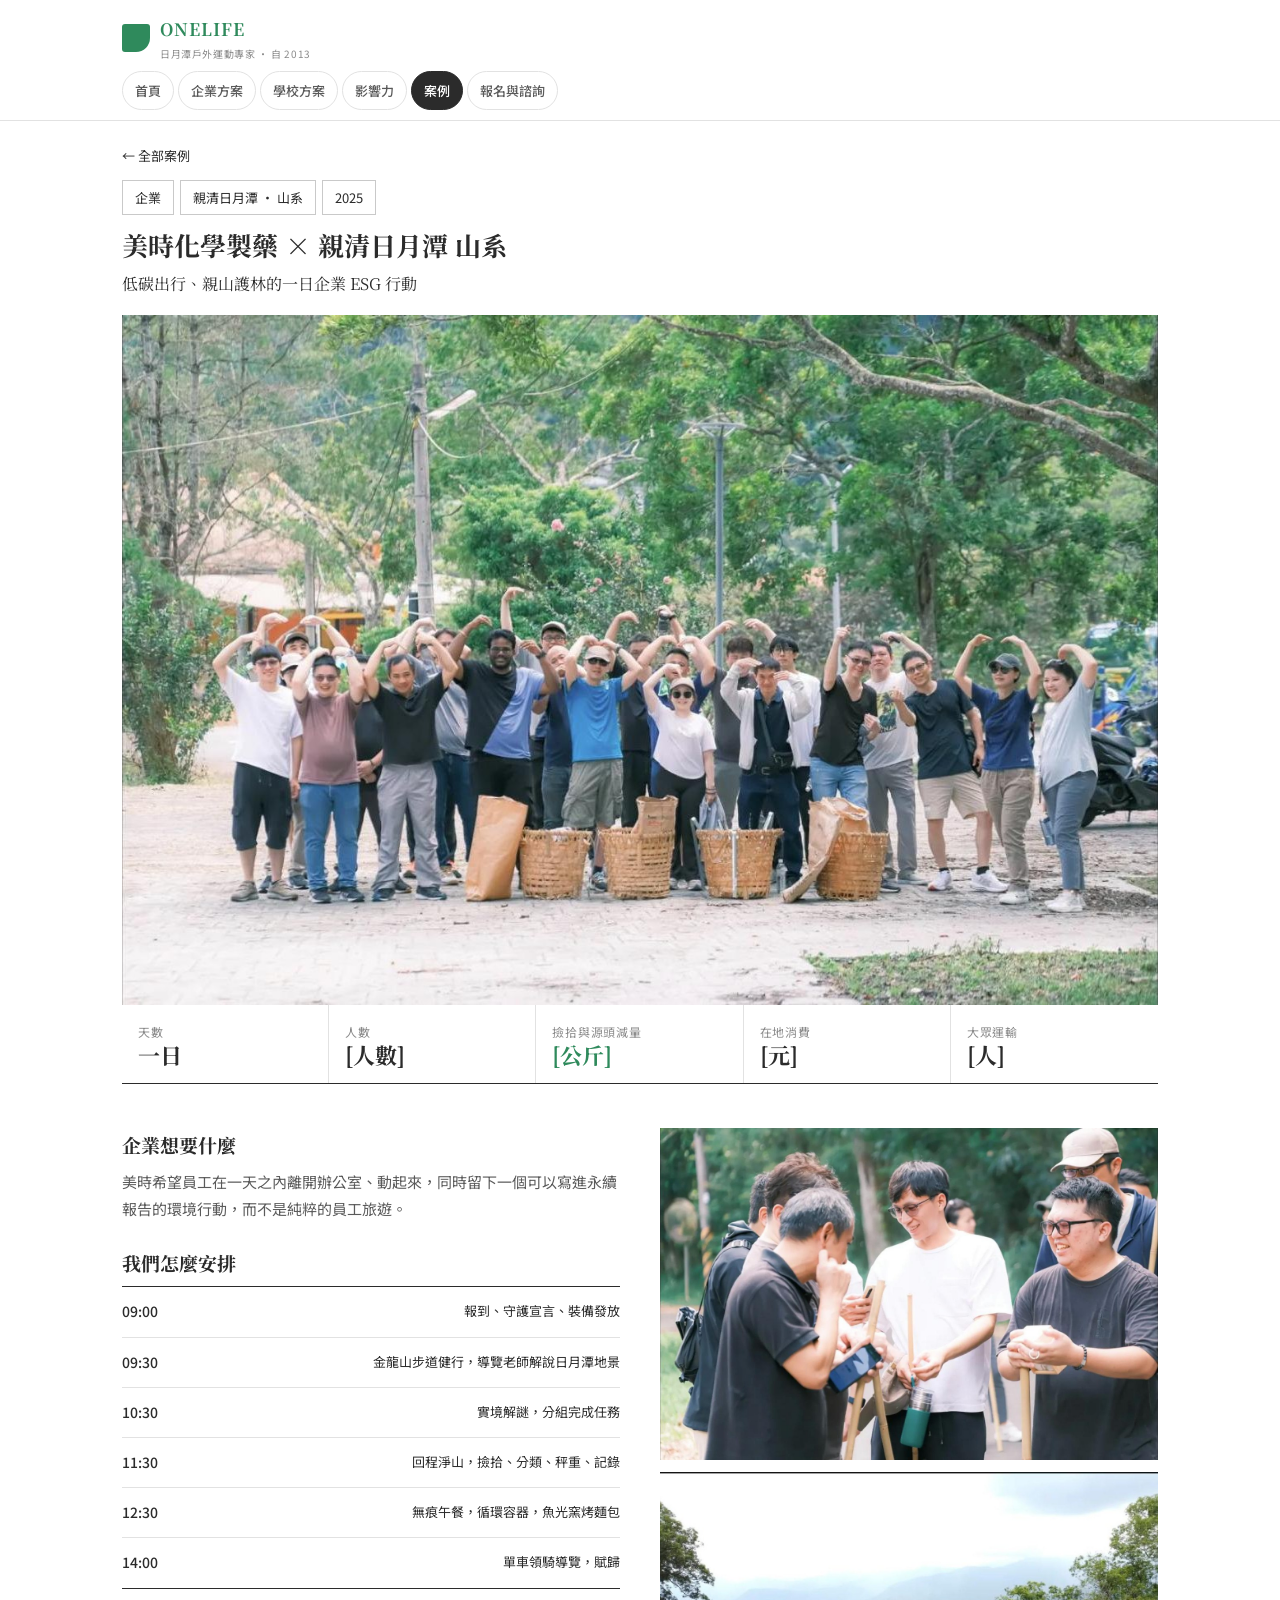
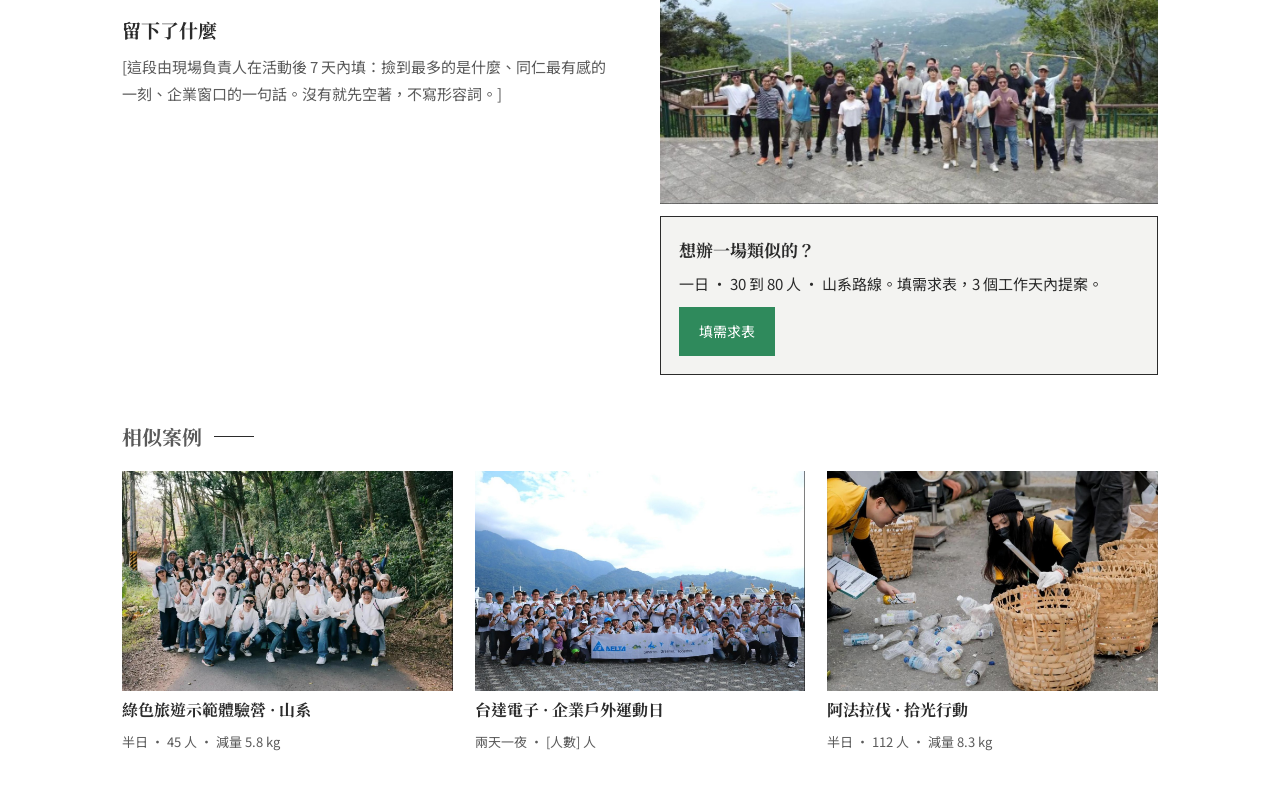
==== case-lotuspharm.html @ 7cdbe461 "ONELIFE 官網初版：七頁靜態網站與表單 Co-Authored-By: Claude Opus 5.5 <noreply@anthropic.com> Claude-Session: https" ====
<!doctype html>
<html lang="zh-Hant">
<head>
<meta charset="utf-8">
<meta name="viewport" content="width=device-width, initial-scale=1, viewport-fit=cover">
<title>美時化學製藥 × 親清日月潭 山系｜ONELIFE 案例</title>
<meta name="description" content="美時化學製藥一日親清日月潭山系：金龍山步道、實境解謎、淨山、單車導覽。">
<meta property="og:title" content="美時化學製藥 × 親清日月潭 山系｜ONELIFE 案例">
<meta property="og:description" content="美時化學製藥一日親清日月潭山系：金龍山步道、實境解謎、淨山、單車導覽。">
<meta property="og:image" content="photos/hero.jpg">
<meta property="og:type" content="website">
<link rel="preconnect" href="https://fonts.googleapis.com">
<link rel="stylesheet" href="https://fonts.googleapis.com/css2?family=Noto+Serif+TC:wght@500;700&family=Noto+Sans+TC:wght@400;500&display=swap">
<link rel="stylesheet" href="assets/style.css">
</head>
<body>
<header class="top"><div class="wrap">
<a class="brand" href="index.html"><div class="mark"></div><div><b>ONELIFE</b><small>日月潭戶外運動專家 · 自 2013</small></div></a>
<nav class="tabs" aria-label="主選單"><a href="index.html">首頁</a><a href="corporate.html">企業方案</a><a href="school.html">學校方案</a><a href="impact.html">影響力</a><a href="cases.html" aria-current="page">案例</a><a href="contact.html">報名與諮詢</a></nav>
</div></header>
<main class="wrap">
<section class="page" id="case">
<div class="sec" style="margin-top:20px">
<a href="cases.html" class="m" style="font-size:13px">← 全部案例</a>
<div class="chips" style="margin:12px 0"><span>企業</span><span>親清日月潭 · 山系</span><span>2025</span></div>
<h1 class="serif" style="font-size:26px;line-height:1.4;margin:0">美時化學製藥 × 親清日月潭 山系</h1>
<div class="m" style="font-size:16px;font-family:'Noto Serif TC',serif;margin:6px 0 16px">低碳出行、親山護林的一日企業 ESG 行動</div>
<img src="photos/lotus1.jpg" alt="美時化學製藥全體在金龍山步道口合照">
<div class="row c5" style="border-bottom:1px solid var(--line)">
<div><div class="k">天數</div><div class="num" style="font-size:22px">一日</div></div>
<div><div class="k">人數</div><div class="num" style="font-size:22px">[人數]</div></div>
<div><div class="k">撿拾與源頭減量</div><div class="num g" style="font-size:22px">[公斤]</div></div>
<div><div class="k">在地消費</div><div class="num" style="font-size:22px">[元]</div></div>
<div><div class="k">大眾運輸</div><div class="num" style="font-size:22px">[人]</div></div>
</div>
</div>
<div class="sec grid2">
<div>
<div class="serif" style="font-size:19px;margin-bottom:6px">企業想要什麼</div>
<p class="lead">美時希望員工在一天之內離開辦公室、動起來，同時留下一個可以寫進永續報告的環境行動，而不是純粹的員工旅遊。</p>
<div class="serif" style="font-size:19px;margin:24px 0 6px">我們怎麼安排</div>
<div class="tbl" style="border-top:1px solid var(--line)">
<div><b>09:00</b><span>報到、守護宣言、裝備發放</span></div>
<div><b>09:30</b><span>金龍山步道健行，導覽老師解說日月潭地景</span></div>
<div><b>10:30</b><span>實境解謎，分組完成任務</span></div>
<div><b>11:30</b><span>回程淨山，撿拾、分類、秤重、記錄</span></div>
<div><b>12:30</b><span>無痕午餐，循環容器，魚光窯烤麵包</span></div>
<div style="border-bottom:1px solid var(--line)"><b>14:00</b><span>單車領騎導覽，賦歸</span></div>
</div>
<div class="serif" style="font-size:19px;margin:24px 0 6px">留下了什麼</div>
<p class="lead">[這段由現場負責人在活動後 7 天內填：撿到最多的是什麼、同仁最有感的一刻、企業窗口的一句話。沒有就先空著，不寫形容詞。]</p>
</div>
<div>
<img src="photos/lotus2.jpg" alt="" style="margin-bottom:12px">
<img src="photos/lotus3.jpg" alt="" style="margin-bottom:12px">
<div class="box" style="padding:18px;background:var(--grey)"><div class="serif" style="font-size:17px">想辦一場類似的？</div><p class="m" style="margin:4px 0 10px">一日 · 30 到 80 人 · 山系路線。填需求表，3 個工作天內提案。</p><a href="contact.html" class="btn">填需求表</a></div>
</div>
</div>
<div class="sec"><div class="h"><span class="serif" style="font-size:20px">相似案例</span><i></i></div>
<div class="grid3">
<div class="card"><img src="photos/cg_mountain.jpg" alt=""><span class="serif" style="font-size:16px">綠色旅遊示範體驗營 · 山系</span><span class="m">半日 · 45 人 · 減量 5.8 kg</span></div>
<div class="card"><img src="photos/delta2.jpg" alt=""><span class="serif" style="font-size:16px">台達電子 · 企業戶外運動日</span><span class="m">兩天一夜 · [人數] 人</span></div>
<div class="card"><img src="photos/pick2.jpg" alt=""><span class="serif" style="font-size:16px">阿法拉伐 · 拾光行動</span><span class="m">半日 · 112 人 · 減量 8.3 kg</span></div>
</div></div>
</section>
</main>
<script src="assets/config.js"></script>
<script src="assets/main.js"></script>
</body>
</html>
---- assets/style.css ----
:root{--ink:#2b2b2b;--mute:#5a5a5a;--faint:#8a8a8a;--line:#2b2b2b;--hair:#e2e2e2;--grey:#f3f3f1;--green:#2f8a5c;--bg:#ffffff}
@media (prefers-color-scheme:dark){:root:not([data-theme="light"]){--ink:#ececea;--mute:#b5b5b0;--faint:#8a8a8a;--line:#ececea;--hair:#3a3a38;--grey:#1f1f1e;--green:#5fbf8e;--bg:#141413}}
:root[data-theme="dark"]{--ink:#ececea;--mute:#b5b5b0;--faint:#8a8a8a;--line:#ececea;--hair:#3a3a38;--grey:#1f1f1e;--green:#5fbf8e;--bg:#141413}
*{box-sizing:border-box}
body{margin:0;background:var(--bg);color:var(--ink);font-family:'Noto Sans TC',sans-serif;font-size:15px;line-height:1.8}
a{color:inherit;text-decoration:none}
img{display:block;width:100%;object-fit:cover;aspect-ratio:3/2;height:auto}
.serif{font-family:'Noto Serif TC',serif;font-weight:700}
.wrap{max-width:1100px;margin:0 auto;padding:0 16px}
header.top{position:sticky;top:0;z-index:9;background:var(--bg);border-bottom:1px solid var(--hair)}
.brand{display:flex;align-items:center;gap:10px;padding:14px 0 8px}
.mark{width:28px;height:28px;background:var(--green);border-radius:3px 3px 14px 3px;flex:none}
.brand b{font-family:'Noto Serif TC',serif;font-size:17px;letter-spacing:.06em;color:var(--green)}
.brand small{display:block;font-size:10px;color:var(--faint);letter-spacing:.06em}
nav.tabs{display:flex;gap:4px;overflow-x:auto;padding:0 0 10px;-webkit-overflow-scrolling:touch;scrollbar-width:none}
nav.tabs::-webkit-scrollbar{display:none}
nav.tabs a{flex:none;font-size:13px;font-weight:500;padding:7px 12px;border:1px solid var(--hair);border-radius:999px;color:var(--mute)}
nav.tabs a.on,nav.tabs a[aria-current]{background:var(--ink);color:var(--bg);border-color:var(--ink)}
.page{display:block;padding-bottom:40px}
.hero{margin-top:18px}
.hero .t{display:inline-block;background:var(--green);color:#fff;padding:12px 16px;font-family:'Noto Serif TC',serif;font-weight:700;font-size:24px;line-height:1.4;margin-bottom:14px}
.hero .s{font-family:'Noto Serif TC',serif;font-size:14px;line-height:1.7;color:var(--mute);margin-top:12px}
.sec{margin-top:44px}
.h{display:flex;align-items:center;gap:12px;margin-bottom:16px}
.h .serif{font-size:22px}
.h i{display:block;width:40px;height:1px;background:var(--line)}
.h span{font-size:13px;color:var(--mute)}
.lead{color:var(--mute);margin:0 0 14px}
.box{border:1px solid var(--line)}
.row{display:grid;grid-template-columns:1fr;gap:0}
.row.c4,.row.c5{grid-template-columns:1fr 1fr}.row.c4>div:nth-child(odd),.row.c5>div:nth-child(odd){border-right:1px solid var(--hair)}
.row>div{padding:16px;border-bottom:1px solid var(--hair)}
.row>div:last-child{border-bottom:none}
.k{font-size:12px;color:var(--faint);letter-spacing:.06em}
.num{font-family:'Noto Serif TC',serif;font-weight:700;font-size:26px;line-height:1.1}
.g{color:var(--green)}
.card{display:flex;flex-direction:column;gap:8px;margin-bottom:22px}
.card img{aspect-ratio:3/2}
.card .serif{font-size:18px;line-height:1.4}
.card .m{font-size:13px;color:var(--mute)}
.more{color:var(--green);font-size:14px}
.btns{display:flex;flex-wrap:wrap;gap:10px;margin-top:14px}
.btn{display:inline-block;padding:12px 20px;font-size:14px;background:var(--green);color:#fff}
.btn.o{background:transparent;color:var(--ink);border:1px solid var(--line)}
.list{border-top:1px solid var(--line)}
.list>div{display:flex;gap:16px;padding:14px 0;border-bottom:1px solid var(--hair);align-items:flex-start}
.list .n{font-family:'Noto Serif TC',serif;font-weight:700;font-size:20px;line-height:1.3;width:34px;flex:none;color:var(--green)}
.list b{display:block;font-weight:500;font-size:15px}
.list p{margin:2px 0 0;font-size:13px;color:var(--mute);line-height:1.7}
.grey{background:var(--grey);padding:28px 16px;margin:44px -16px 0}
.over{margin-bottom:22px}
.over span{display:block;margin-top:10px;font-family:'Noto Serif TC',serif;font-weight:700;font-size:18px;line-height:1.4}
.over span small{display:block;font-size:13px;font-weight:500;color:var(--mute)}
.tags{display:flex;flex-wrap:wrap;gap:8px 16px;font-size:13px;color:var(--mute)}
.note{font-size:12px;color:var(--faint);margin-top:10px}
.foot{margin-top:44px;padding:24px 16px;background:var(--grey);font-size:13px;color:var(--mute)}
.foot b{display:block;font-family:'Noto Serif TC',serif;color:var(--ink);font-size:15px}
.tbl>div{display:grid;grid-template-columns:1fr auto;gap:4px 12px;padding:12px 0;border-bottom:1px solid var(--hair);font-size:13px}
.tbl>div b{font-weight:500;font-size:14px}
.tbl>div .num{font-size:20px}
.tbl>div small{grid-column:1/-1;color:var(--mute)}
input,textarea{font:inherit;font-size:14px;color:var(--ink);background:var(--bg);border:1px solid #c9c9c9;padding:10px 12px;width:100%}
label{font-size:12px;color:var(--mute);display:block;margin:12px 0 4px}
.chips{display:flex;flex-wrap:wrap;gap:6px;font-size:13px}
.chips span{border:1px solid #c9c9c9;padding:5px 12px}
.chips span.on,.chips .chip:has(input:checked){background:var(--ink);color:var(--bg);border-color:var(--ink)}
.chips .chip{border:1px solid #c9c9c9;padding:5px 12px;cursor:pointer;font-size:13px;color:var(--ink);margin:0}
a.brand{color:inherit}
.filter{display:flex;gap:6px;flex-wrap:wrap;margin-bottom:18px}
.filter button{font:inherit;font-size:13px;padding:7px 14px;border:1px solid var(--line);background:transparent;color:var(--ink)}
.filter button.on{background:var(--ink);color:var(--bg)}
.hide{display:none}
.site{margin-top:14px}
.site .row>div{padding:12px 14px}
.site .pill{display:inline-block;font-size:11px;padding:1px 8px;border-radius:999px;color:#fff;margin-left:6px;vertical-align:middle}
@media(min-width:720px){
.hero .t{font-size:32px}.hero .s{font-size:15px}
.row.c3{grid-template-columns:repeat(3,1fr)}.row.c3>div{border-bottom:none;border-right:1px solid var(--hair)}.row.c3>div:last-child{border-right:none}
.row.c4{grid-template-columns:repeat(4,1fr)}.row.c4>div{border-bottom:none;border-right:1px solid var(--hair)}.row.c4>div:last-child{border-right:none}
.row.c5{grid-template-columns:repeat(5,1fr)}.row.c5>div{border-bottom:none;border-right:1px solid var(--hair)}.row.c5>div:last-child{border-right:none}
.grid3{display:grid;grid-template-columns:repeat(3,1fr);gap:22px}.grid3 .card{margin-bottom:0}
.grid2{display:grid;grid-template-columns:1fr 1fr;gap:40px;align-items:start}
.grey{margin-left:-16px;margin-right:-16px;padding:40px 16px}
.wrap{padding:0 32px}.grey{margin-left:-32px;margin-right:-32px;padding:40px 32px}.foot{margin-left:-32px;margin-right:-32px;padding:32px}
.site .row.c5{grid-template-columns:repeat(5,1fr)}
}

.hero2{position:relative;margin:0 -16px;overflow:hidden;background:#1d3a35}
.hero2 img{aspect-ratio:auto;height:540px;object-position:center 40%}
.hero2::after{content:"";position:absolute;left:0;right:0;bottom:0;height:75%;background:linear-gradient(to top,rgba(10,25,20,.92) 0%,rgba(10,25,20,.6) 45%,rgba(10,25,20,0) 100%)}
.hero2-t{z-index:1}
.hero2-t{position:absolute;left:16px;right:16px;bottom:28px;color:#fff}
.hero2-t h1{font-size:28px;line-height:1.35;margin:10px 0 10px;color:#fff}
.hero2-t p{margin:0;font-size:14px;line-height:1.7;opacity:.95}
.hero2-t .btns{margin-top:14px}
.clients{display:flex;gap:18px;overflow-x:auto;white-space:nowrap;padding:14px 0;border-bottom:1px solid var(--hair);font-size:13px;color:var(--mute);scrollbar-width:none}
.clients::-webkit-scrollbar{display:none}
.clients b{color:var(--ink);font-weight:500;flex:none}
@media(min-width:720px){.hero2{margin:0 -32px}.hero2 img{height:640px}.hero2-t{left:32px;bottom:56px;max-width:640px}.hero2-t h1{font-size:46px}.hero2-t p{font-size:16px}}

.msg{font-size:13px;margin-top:8px;color:var(--green)}.msg.err{color:#b4412d}
button.btn{font:inherit;border:none;cursor:pointer}
.sr{position:absolute;left:-9999px}
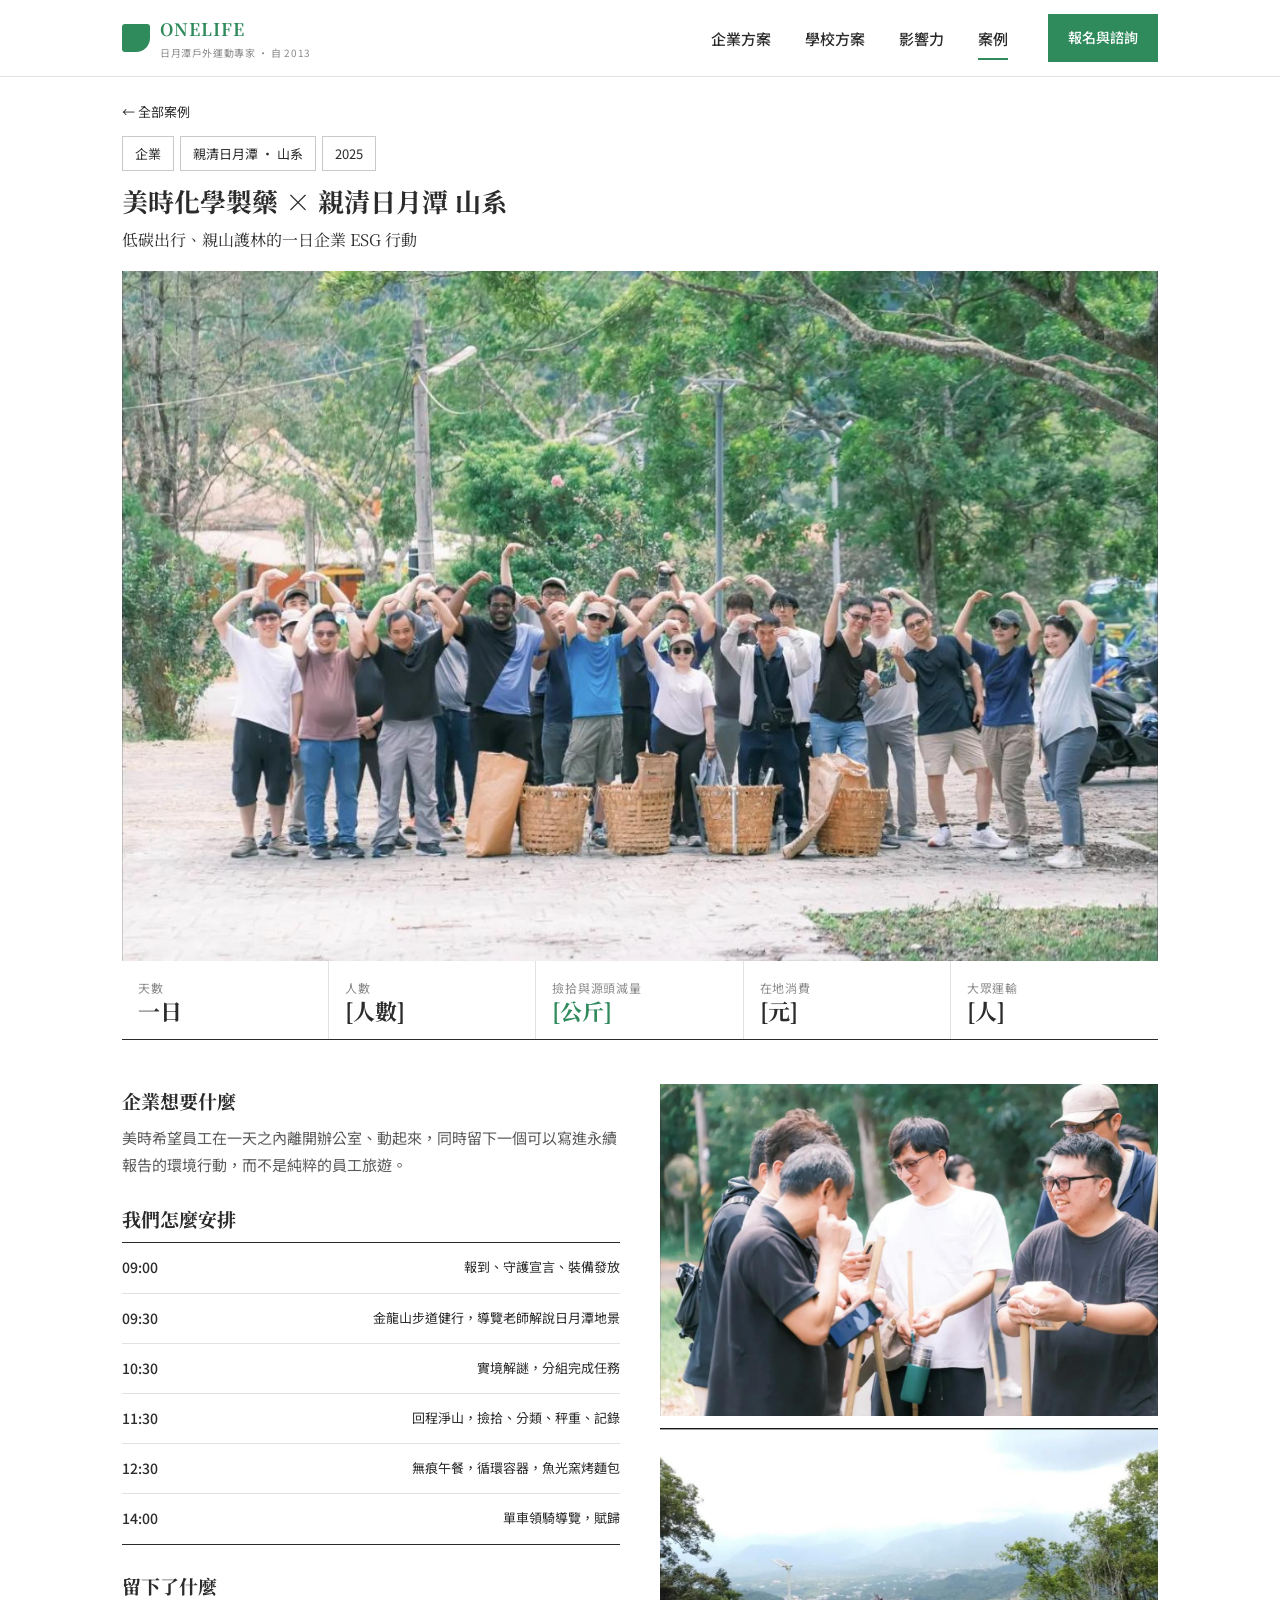
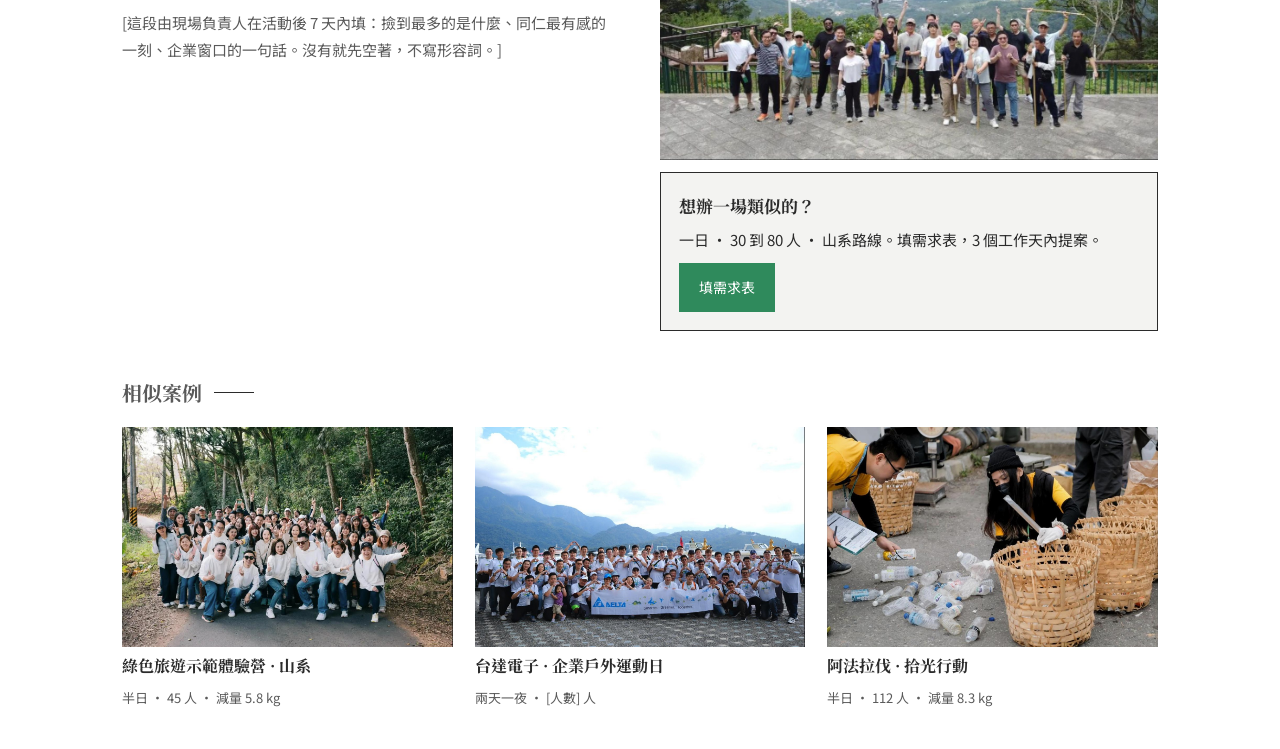
==== commit 5308ad55: "改版主選單：電腦版文字選單＋報名按鈕，手機版漢堡選單 Co-Authored-By: Claude Opus 5.5 <noreply@anthropic.com> Claude-Session: h" ====
--- a/case-lotuspharm.html
+++ b/case-lotuspharm.html
@@ -11,12 +11,13 @@
 <meta property="og:type" content="website">
 <link rel="preconnect" href="https://fonts.googleapis.com">
 <link rel="stylesheet" href="https://fonts.googleapis.com/css2?family=Noto+Serif+TC:wght@500;700&family=Noto+Sans+TC:wght@400;500&display=swap">
-<link rel="stylesheet" href="assets/style.css">
+<link rel="stylesheet" href="assets/style.css?v=2">
 </head>
 <body>
-<header class="top"><div class="wrap">
-<a class="brand" href="index.html"><div class="mark"></div><div><b>ONELIFE</b><small>日月潭戶外運動專家 · 自 2013</small></div></a>
-<nav class="tabs" aria-label="主選單"><a href="index.html">首頁</a><a href="corporate.html">企業方案</a><a href="school.html">學校方案</a><a href="impact.html">影響力</a><a href="cases.html" aria-current="page">案例</a><a href="contact.html">報名與諮詢</a></nav>
+<header class="top"><div class="wrap bar">
+<a class="brand" href="index.html" aria-label="ONELIFE 首頁"><div class="mark"></div><div><b>ONELIFE</b><small>日月潭戶外運動專家 · 自 2013</small></div></a>
+<nav class="menu" id="menu" aria-label="主選單"><a href="corporate.html">企業方案</a><a href="school.html">學校方案</a><a href="impact.html">影響力</a><a href="cases.html" aria-current="page">案例</a><a href="contact.html" class="nav-cta">報名與諮詢</a><div class="menu-foot">0987-678-494<br>onelifetaiwan@gmail.com<br><a href="https://line.me/R/ti/p/@onelife">LINE @onelife</a></div></nav>
+<button class="burger" aria-label="開啟選單" aria-expanded="false" aria-controls="menu"><span></span><span></span></button>
 </div></header>
 <main class="wrap">
 <section class="page" id="case">
@@ -65,6 +66,6 @@
 </section>
 </main>
 <script src="assets/config.js"></script>
-<script src="assets/main.js"></script>
+<script src="assets/main.js?v=2"></script>
 </body>
 </html>
--- a/assets/style.css
+++ b/assets/style.css
@@ -9,14 +9,10 @@
 .serif{font-family:'Noto Serif TC',serif;font-weight:700}
 .wrap{max-width:1100px;margin:0 auto;padding:0 16px}
 header.top{position:sticky;top:0;z-index:9;background:var(--bg);border-bottom:1px solid var(--hair)}
-.brand{display:flex;align-items:center;gap:10px;padding:14px 0 8px}
+.brand{display:flex;align-items:center;gap:10px;padding:0;position:relative;z-index:12}
 .mark{width:28px;height:28px;background:var(--green);border-radius:3px 3px 14px 3px;flex:none}
 .brand b{font-family:'Noto Serif TC',serif;font-size:17px;letter-spacing:.06em;color:var(--green)}
 .brand small{display:block;font-size:10px;color:var(--faint);letter-spacing:.06em}
-nav.tabs{display:flex;gap:4px;overflow-x:auto;padding:0 0 10px;-webkit-overflow-scrolling:touch;scrollbar-width:none}
-nav.tabs::-webkit-scrollbar{display:none}
-nav.tabs a{flex:none;font-size:13px;font-weight:500;padding:7px 12px;border:1px solid var(--hair);border-radius:999px;color:var(--mute)}
-nav.tabs a.on,nav.tabs a[aria-current]{background:var(--ink);color:var(--bg);border-color:var(--ink)}
 .page{display:block;padding-bottom:40px}
 .hero{margin-top:18px}
 .hero .t{display:inline-block;background:var(--green);color:#fff;padding:12px 16px;font-family:'Noto Serif TC',serif;font-weight:700;font-size:24px;line-height:1.4;margin-bottom:14px}
@@ -102,3 +98,30 @@
 .msg{font-size:13px;margin-top:8px;color:var(--green)}.msg.err{color:#b4412d}
 button.btn{font:inherit;border:none;cursor:pointer}
 .sr{position:absolute;left:-9999px}
+
+/* 主選單 */
+.bar{display:flex;align-items:center;justify-content:space-between;height:64px}
+.burger{display:flex;flex-direction:column;justify-content:center;gap:7px;width:44px;height:44px;margin-right:-10px;background:none;border:0;cursor:pointer;position:relative;z-index:12;padding:0 10px}
+.burger span{display:block;height:2px;background:var(--ink);transition:transform .25s,opacity .25s}
+.menu-open .burger span:nth-child(1){transform:translateY(4.5px) rotate(45deg)}
+.menu-open .burger span:nth-child(2){transform:translateY(-4.5px) rotate(-45deg)}
+.menu{position:fixed;inset:0;background:var(--bg);z-index:11;display:flex;flex-direction:column;padding:96px 24px 32px;gap:0;opacity:0;visibility:hidden;transition:opacity .2s,visibility .2s}
+.menu-open .menu{opacity:1;visibility:visible}
+.menu a{font-family:'Noto Serif TC',serif;font-weight:700;font-size:26px;padding:14px 0;border-bottom:1px solid var(--hair);color:var(--ink)}
+.menu a[aria-current]{color:var(--green)}
+.menu .nav-cta{margin-top:24px;border:0;background:var(--green);color:#fff;text-align:center;font-size:18px;font-family:'Noto Sans TC',sans-serif;font-weight:500;padding:16px}
+.menu .nav-cta[aria-current]{color:#fff}
+.menu-foot{margin-top:auto;font-size:13px;color:var(--mute);line-height:1.9}
+.menu-foot a{font:inherit;padding:0;border:0;color:var(--green)}
+body.menu-open{overflow:hidden}
+@media(min-width:900px){
+.bar{height:76px}
+.burger{display:none}
+.menu{position:static;inset:auto;flex-direction:row;align-items:center;gap:34px;padding:0;opacity:1;visibility:visible;background:none}
+.menu a{font-family:'Noto Sans TC',sans-serif;font-weight:500;font-size:15px;padding:6px 0;border:0;position:relative}
+.menu a:not(.nav-cta)::after{content:"";position:absolute;left:0;right:0;bottom:-2px;height:2px;background:var(--green);transform:scaleX(0);transition:transform .2s;transform-origin:left}
+.menu a:not(.nav-cta):hover::after,.menu a[aria-current]:not(.nav-cta)::after{transform:scaleX(1)}
+.menu a[aria-current]{color:var(--ink)}
+.menu .nav-cta{margin:0 0 0 6px;padding:11px 20px;font-size:14px}
+.menu-foot{display:none}
+}
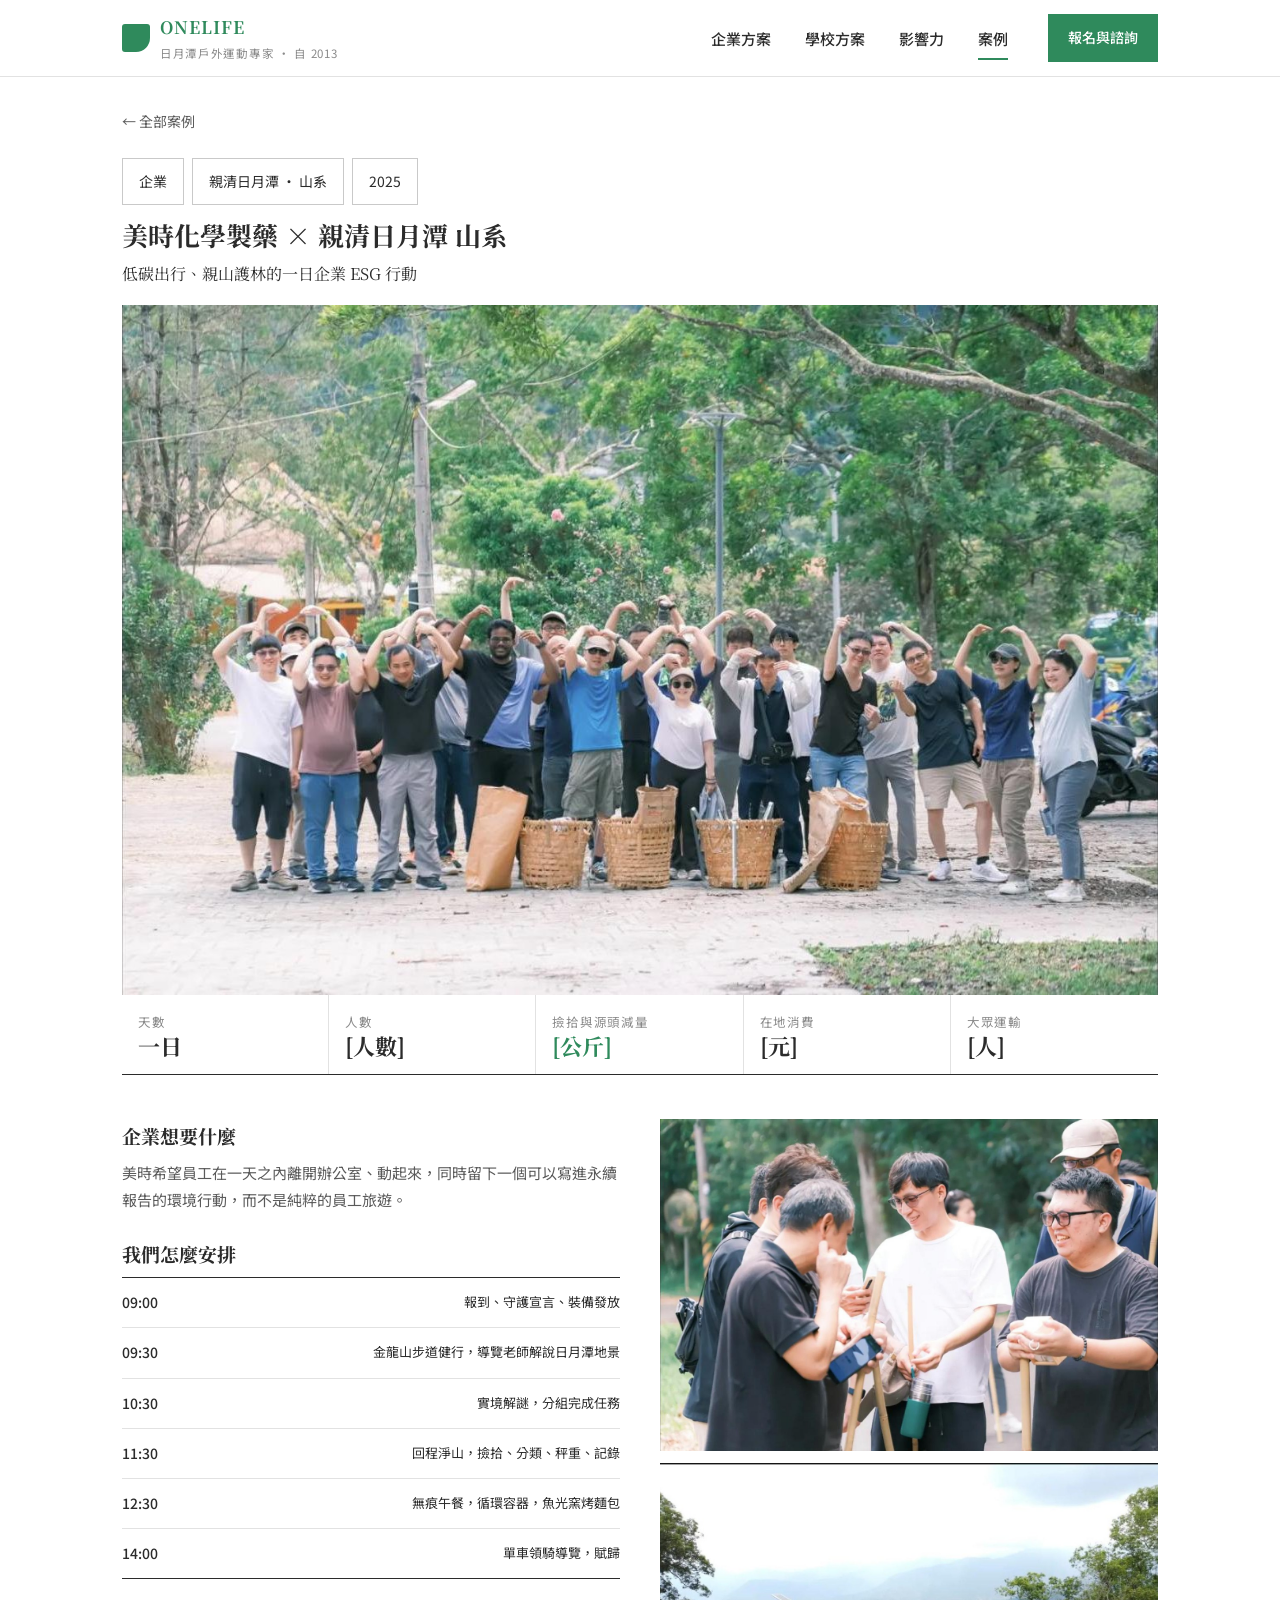
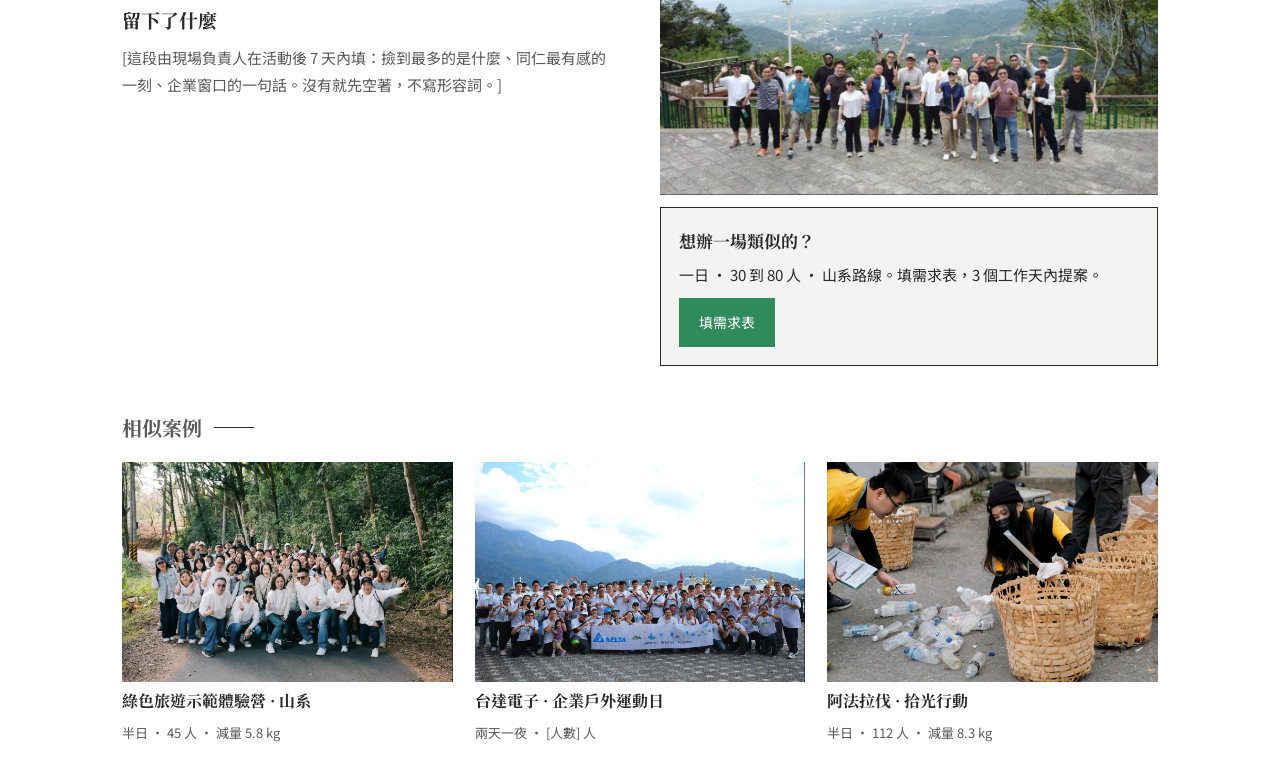
==== commit 84942195: "手機友善修正：輸入框 16px 避免 iOS 放大、加大點擊範圍、放大小字 Co-Authored-By: Claude Opus 5.5 <noreply@anthropic.com> Claude" ====
--- a/case-lotuspharm.html
+++ b/case-lotuspharm.html
@@ -11,7 +11,7 @@
 <meta property="og:type" content="website">
 <link rel="preconnect" href="https://fonts.googleapis.com">
 <link rel="stylesheet" href="https://fonts.googleapis.com/css2?family=Noto+Serif+TC:wght@500;700&family=Noto+Sans+TC:wght@400;500&display=swap">
-<link rel="stylesheet" href="assets/style.css?v=2">
+<link rel="stylesheet" href="assets/style.css?v=4">
 </head>
 <body>
 <header class="top"><div class="wrap bar">
@@ -22,7 +22,7 @@
 <main class="wrap">
 <section class="page" id="case">
 <div class="sec" style="margin-top:20px">
-<a href="cases.html" class="m" style="font-size:13px">← 全部案例</a>
+<a href="cases.html" class="more" style="font-size:14px;color:var(--mute)">← 全部案例</a>
 <div class="chips" style="margin:12px 0"><span>企業</span><span>親清日月潭 · 山系</span><span>2025</span></div>
 <h1 class="serif" style="font-size:26px;line-height:1.4;margin:0">美時化學製藥 × 親清日月潭 山系</h1>
 <div class="m" style="font-size:16px;font-family:'Noto Serif TC',serif;margin:6px 0 16px">低碳出行、親山護林的一日企業 ESG 行動</div>
--- a/assets/style.css
+++ b/assets/style.css
@@ -125,3 +125,16 @@
 .menu .nav-cta{margin:0 0 0 6px;padding:11px 20px;font-size:14px}
 .menu-foot{display:none}
 }
+
+/* 手機友善修正 */
+.brand small{font-size:11.5px}
+input,textarea{font-size:16px!important;min-height:48px}
+textarea{min-height:96px}
+a.more,.more{display:inline-block;padding:12px 0;min-height:44px;box-sizing:border-box}
+.chips{gap:8px}
+.chips .chip,.chips span{padding:10px 16px;font-size:14px;min-height:44px;display:inline-flex;align-items:center;box-sizing:border-box}
+.filter button{padding:11px 18px;font-size:14px;min-height:44px}
+.tbl>div small{font-size:13px;line-height:1.7}
+.btn{min-height:48px;display:inline-flex;align-items:center;justify-content:center;box-sizing:border-box}
+.foot a,.m a{display:inline-block;padding:10px 0;min-height:44px;box-sizing:border-box}
+.k{font-size:12.5px}
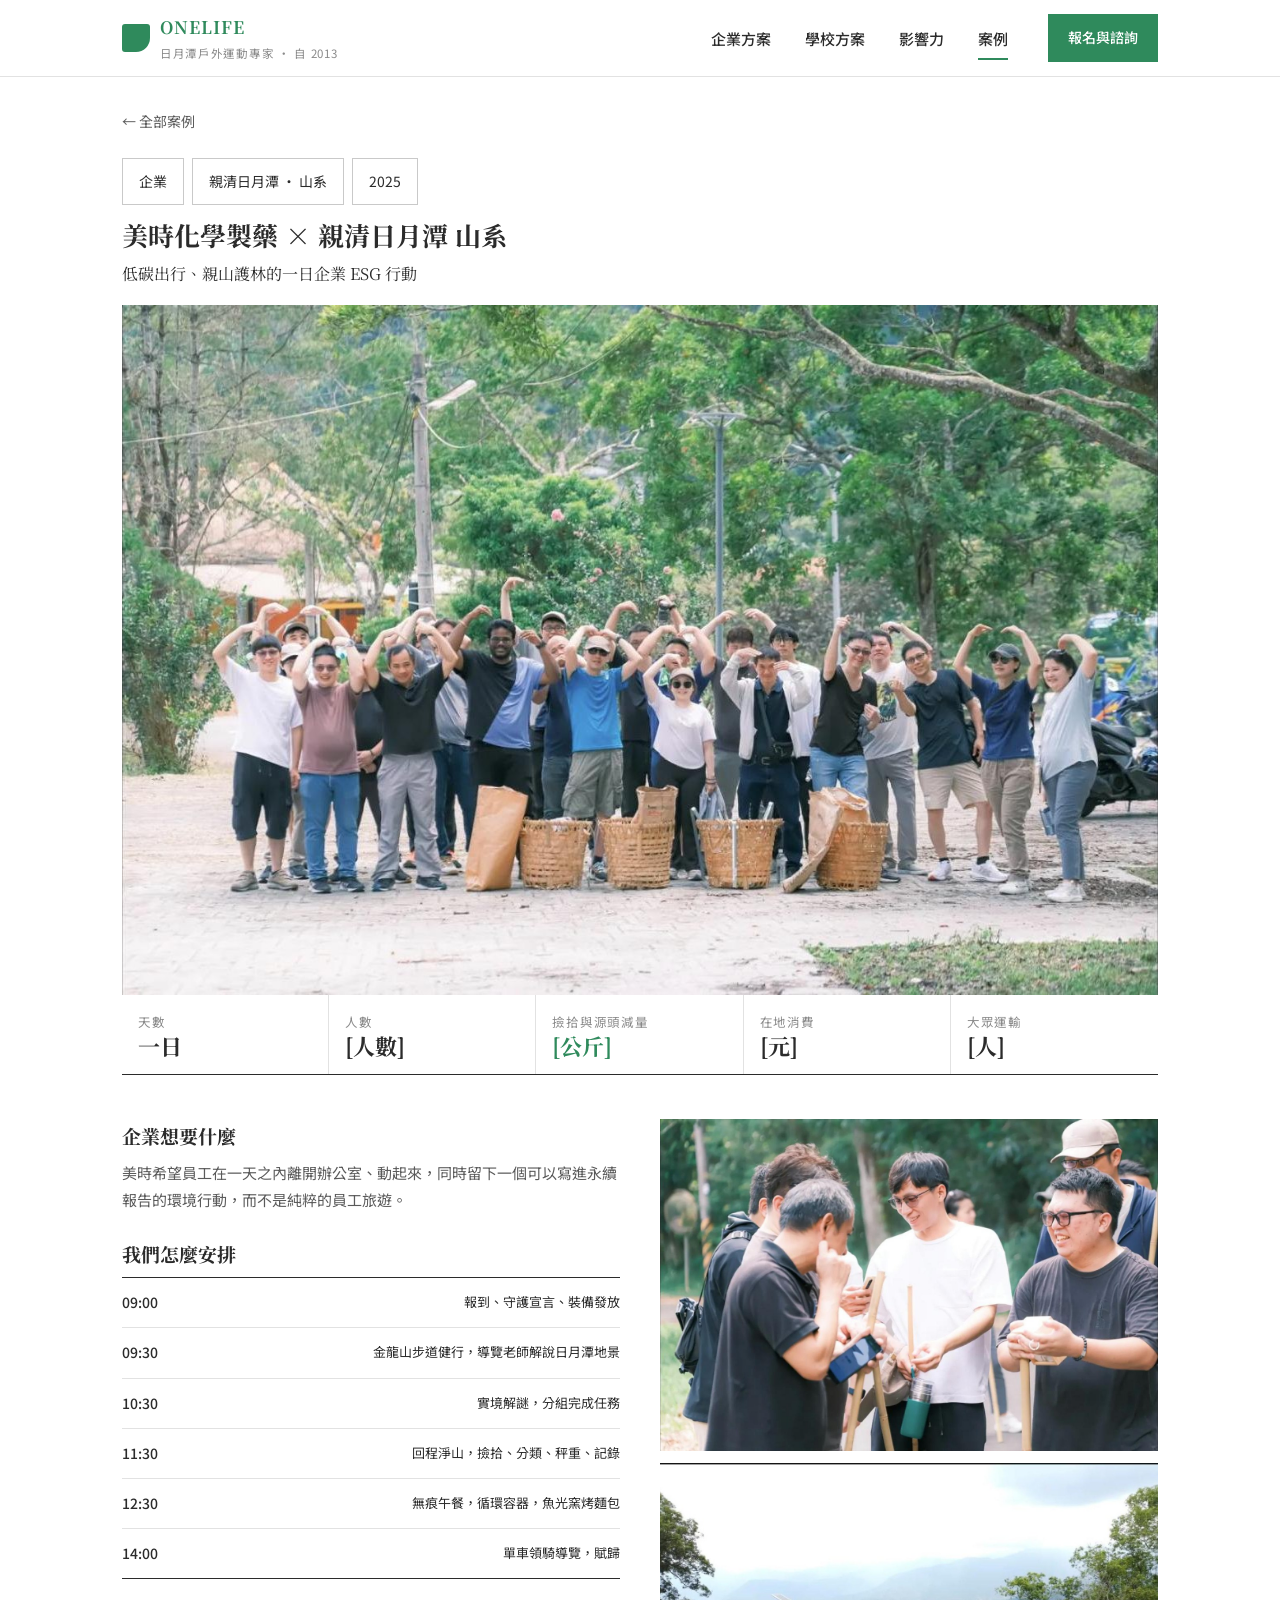
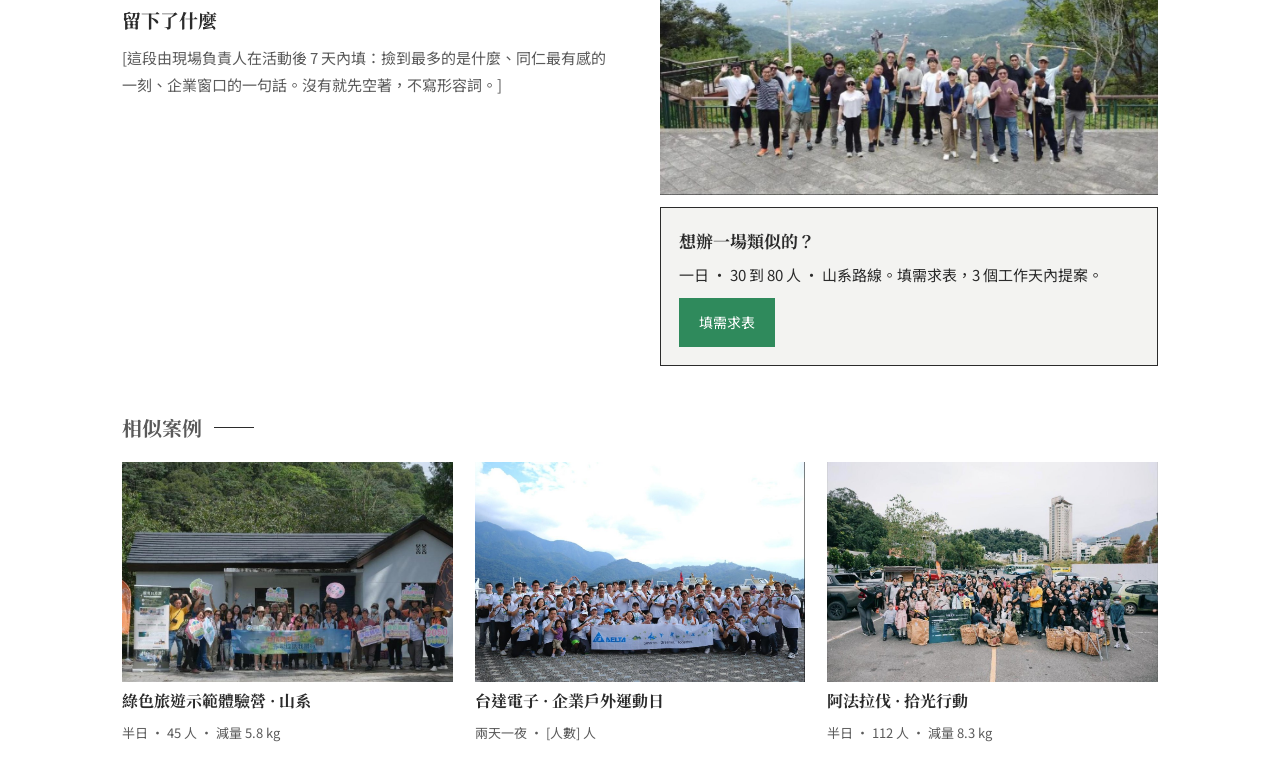
==== commit 41085850: "修正標錯的案例照片：福智國中、阿法拉伐、綠色旅遊示範體驗營；拾光日改為導覽協會案例 Co-Authored-By: Claude Opus 5.5 <noreply@anthropic.com> Cl" ====
--- a/case-lotuspharm.html
+++ b/case-lotuspharm.html
@@ -59,9 +59,9 @@
 </div>
 <div class="sec"><div class="h"><span class="serif" style="font-size:20px">相似案例</span><i></i></div>
 <div class="grid3">
-<div class="card"><img src="photos/cg_mountain.jpg" alt=""><span class="serif" style="font-size:16px">綠色旅遊示範體驗營 · 山系</span><span class="m">半日 · 45 人 · 減量 5.8 kg</span></div>
+<div class="card"><img src="photos/ecotour.jpg" alt="綠色旅遊示範體驗營合照"><span class="serif" style="font-size:16px">綠色旅遊示範體驗營 · 山系</span><span class="m">半日 · 45 人 · 減量 5.8 kg</span></div>
 <div class="card"><img src="photos/delta2.jpg" alt=""><span class="serif" style="font-size:16px">台達電子 · 企業戶外運動日</span><span class="m">兩天一夜 · [人數] 人</span></div>
-<div class="card"><img src="photos/pick2.jpg" alt=""><span class="serif" style="font-size:16px">阿法拉伐 · 拾光行動</span><span class="m">半日 · 112 人 · 減量 8.3 kg</span></div>
+<div class="card"><img src="photos/pick3.jpg" alt="阿法拉伐拾光行動合照"><span class="serif" style="font-size:16px">阿法拉伐 · 拾光行動</span><span class="m">半日 · 112 人 · 減量 8.3 kg</span></div>
 </div></div>
 </section>
 </main>
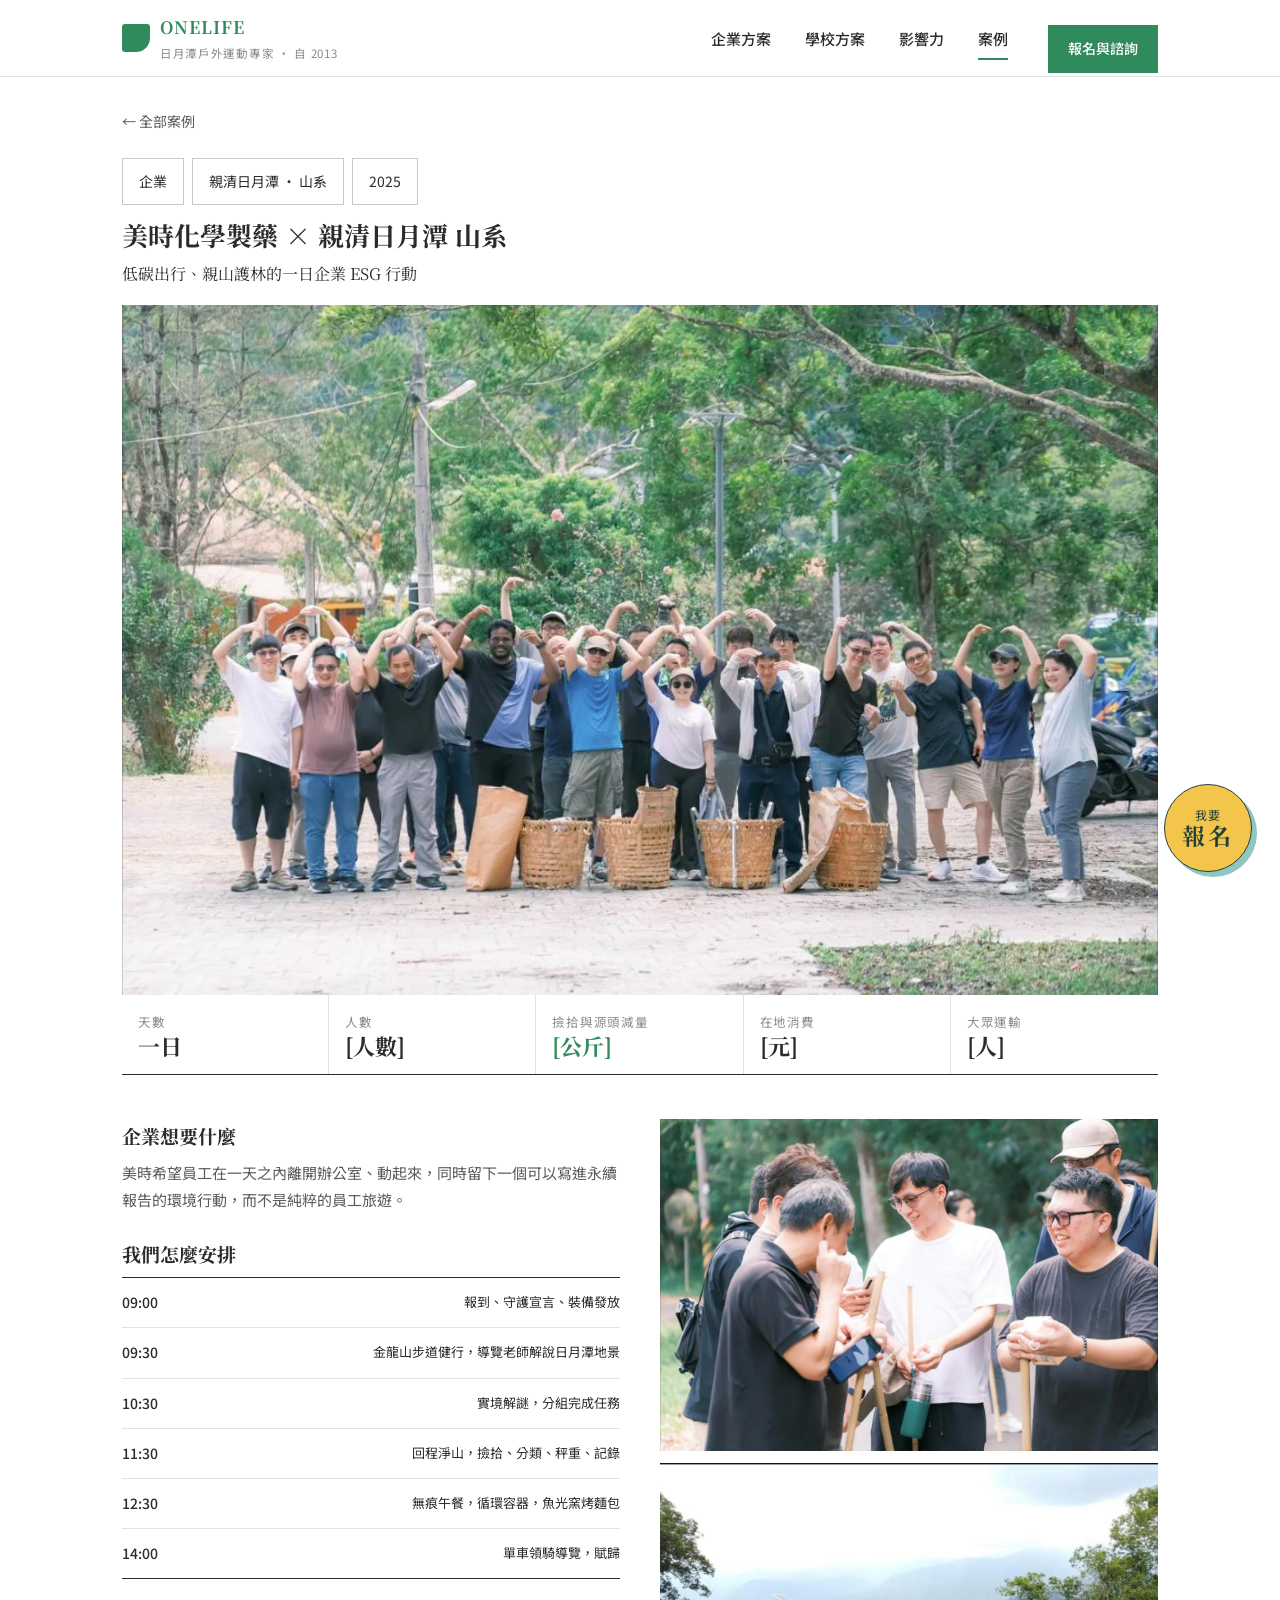
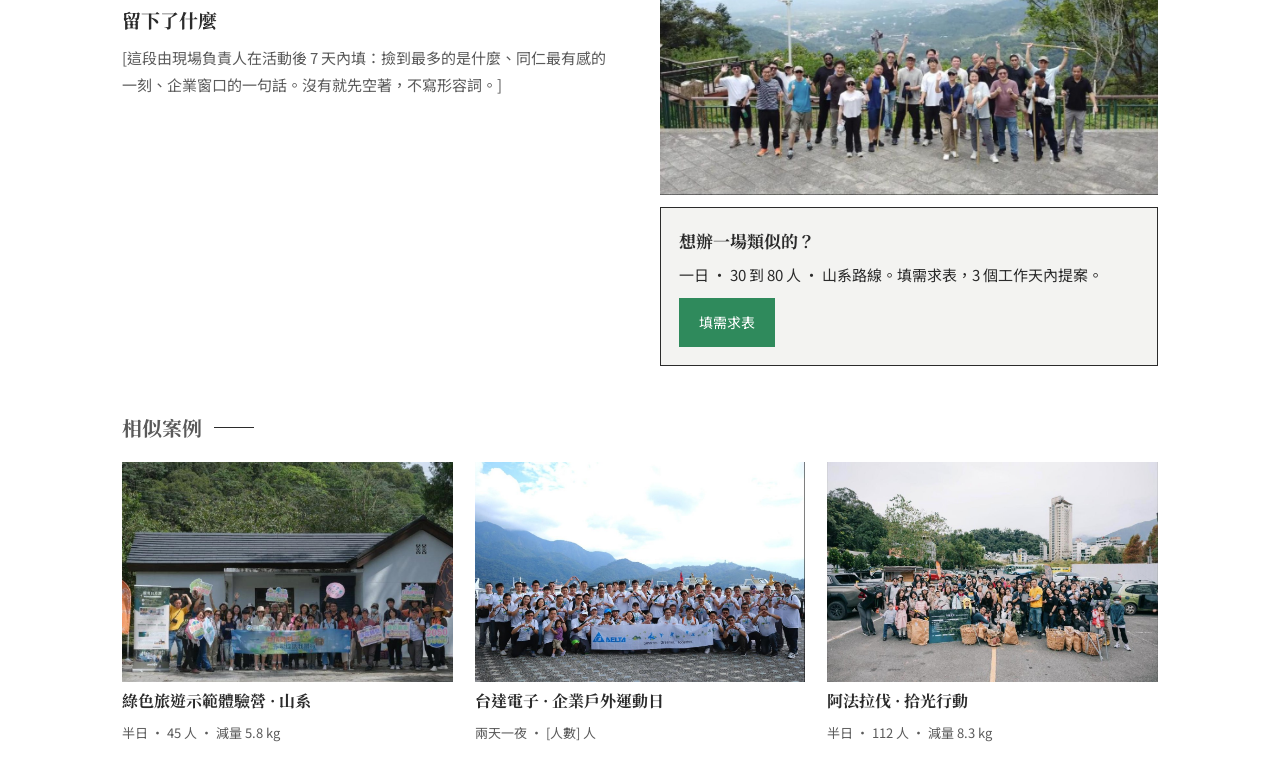
==== commit 2c1a81ea: "手機選單加圖示與子選單、流程圖（怎麼開始／路船騎）、浮動報名按鈕 Co-Authored-By: Claude Opus 5.5 <noreply@anthropic.com> Claude-Sess" ====
--- a/case-lotuspharm.html
+++ b/case-lotuspharm.html
@@ -11,12 +11,12 @@
 <meta property="og:type" content="website">
 <link rel="preconnect" href="https://fonts.googleapis.com">
 <link rel="stylesheet" href="https://fonts.googleapis.com/css2?family=Noto+Serif+TC:wght@500;700&family=Noto+Sans+TC:wght@400;500&display=swap">
-<link rel="stylesheet" href="assets/style.css?v=4">
+<link rel="stylesheet" href="assets/style.css?v=5">
 </head>
 <body>
 <header class="top"><div class="wrap bar">
 <a class="brand" href="index.html" aria-label="ONELIFE 首頁"><div class="mark"></div><div><b>ONELIFE</b><small>日月潭戶外運動專家 · 自 2013</small></div></a>
-<nav class="menu" id="menu" aria-label="主選單"><a href="corporate.html">企業方案</a><a href="school.html">學校方案</a><a href="impact.html">影響力</a><a href="cases.html" aria-current="page">案例</a><a href="contact.html" class="nav-cta">報名與諮詢</a><div class="menu-foot">0987-678-494<br>onelifetaiwan@gmail.com<br><a href="https://line.me/R/ti/p/@onelife">LINE @onelife</a></div></nav>
+<nav class="menu" id="menu" aria-label="主選單"><div class="mi"><a href="corporate.html" class="mi-top"><svg class="ico" viewBox="0 0 24 24" aria-hidden="true"><path d="M4 21V5h10v16M14 9h6v12M2 21h20M7.5 8h3M7.5 12h3M7.5 16h3"/></svg><span>企業方案</span></a><button class="mi-tog" type="button" aria-expanded="false" aria-controls="sub0" aria-label="展開企業方案"><svg viewBox="0 0 24 24" aria-hidden="true"><path d="M6 9l6 6 6-6"/></svg></button><div class="mi-sub" id="sub0"><a href="corporate.html#formats">三種時長</a><a href="corporate.html#outcome">員工會留下什麼</a><a href="corporate.html#cases">他們怎麼玩</a><a href="corporate.html#start">怎麼開始</a></div></div><div class="mi"><a href="school.html" class="mi-top"><svg class="ico" viewBox="0 0 24 24" aria-hidden="true"><path d="M2 9l10-5 10 5-10 5z"/><path d="M6 11v5c0 1.6 2.7 3 6 3s6-1.4 6-3v-5"/></svg><span>學校方案</span></a><button class="mi-tog" type="button" aria-expanded="false" aria-controls="sub1" aria-label="展開學校方案"><svg viewBox="0 0 24 24" aria-hidden="true"><path d="M6 9l6 6 6-6"/></svg></button><div class="mi-sub" id="sub1"><a href="school.html#programs">三種課程</a><a href="school.html#safety">安全與備案</a><a href="school.html#schools">來過的學校</a></div></div><div class="mi"><a href="impact.html" class="mi-top"><svg class="ico" viewBox="0 0 24 24" aria-hidden="true"><path d="M5 20c0-9 5-14 15-15-1 10-6 15-15 15z"/><path d="M5 20c3-5 6-8 10-10"/></svg><span>影響力</span></a><button class="mi-tog" type="button" aria-expanded="false" aria-controls="sub2" aria-label="展開影響力"><svg viewBox="0 0 24 24" aria-hidden="true"><path d="M6 9l6 6 6-6"/></svg></button><div class="mi-sub" id="sub2"><a href="impact.html#numbers">累計數字</a><a href="impact.html#records">田野調查記錄</a><a href="impact.html#routes">三條親清路線</a><a href="impact.html#people">地方培力</a><a href="impact.html#pledge">守護宣言</a></div></div><div class="mi open"><a href="cases.html" class="mi-top" aria-current="page"><svg class="ico" viewBox="0 0 24 24" aria-hidden="true"><rect x="3" y="5" width="18" height="14" rx="1"/><circle cx="9" cy="10" r="1.8"/><path d="M21 16l-5-5-9 8"/></svg><span>案例</span></a><button class="mi-tog" type="button" aria-expanded="true" aria-controls="sub3" aria-label="展開案例"><svg viewBox="0 0 24 24" aria-hidden="true"><path d="M6 9l6 6 6-6"/></svg></button><div class="mi-sub" id="sub3"><a href="cases.html#corp">企業</a><a href="cases.html#school">學校</a><a href="cases.html#gov">公部門與團體</a></div></div><a href="contact.html" class="nav-cta">報名與諮詢</a><div class="menu-foot"><a href="https://www.facebook.com/@OneLifeOneself"><svg class="ico" viewBox="0 0 24 24" aria-hidden="true"><path d="M14 8h3V4h-3a4 4 0 0 0-4 4v3H7v4h3v6h4v-6h3l1-4h-4z"/></svg>Facebook 粉絲團</a><a href="https://www.instagram.com/onelife_tw"><svg class="ico" viewBox="0 0 24 24" aria-hidden="true"><rect x="3.5" y="3.5" width="17" height="17" rx="5"/><circle cx="12" cy="12" r="4"/><circle cx="17.2" cy="6.8" r=".6"/></svg>Instagram</a><a href="https://line.me/R/ti/p/@onelife"><svg class="ico" viewBox="0 0 24 24" aria-hidden="true"><path d="M12 4C6.5 4 3 7.3 3 11c0 3.4 2.9 6 7 6.8V21l3.5-3.2C18 17.3 21 14.5 21 11c0-3.7-3.5-7-9-7z"/></svg>LINE @onelife</a><a href="mailto:onelifetaiwan@gmail.com"><svg class="ico" viewBox="0 0 24 24" aria-hidden="true"><rect x="3" y="5" width="18" height="14" rx="1"/><path d="M3 6l9 7 9-7"/></svg>Email 給我們</a></div></nav>
 <button class="burger" aria-label="開啟選單" aria-expanded="false" aria-controls="menu"><span></span><span></span></button>
 </div></header>
 <main class="wrap">
@@ -65,7 +65,8 @@
 </div></div>
 </section>
 </main>
+<a class="fab" href="contact.html#form" aria-label="我要報名"><small>我要</small><b>報名</b></a>
 <script src="assets/config.js"></script>
-<script src="assets/main.js?v=2"></script>
+<script src="assets/main.js?v=5"></script>
 </body>
 </html>
--- a/assets/style.css
+++ b/assets/style.css
@@ -138,3 +138,59 @@
 .btn{min-height:48px;display:inline-flex;align-items:center;justify-content:center;box-sizing:border-box}
 .foot a,.m a{display:inline-block;padding:10px 0;min-height:44px;box-sizing:border-box}
 .k{font-size:12.5px}
+
+/* ===== v5：選單圖示＋子選單 ===== */
+[id]{scroll-margin-top:84px}
+.menu .ico,.mi-tog svg{width:22px;height:22px;fill:none;stroke:currentColor;stroke-width:1.6;stroke-linecap:round;stroke-linejoin:round;flex:none}
+.mi{display:grid;grid-template-columns:1fr 48px;align-items:center;border-bottom:1px solid var(--hair)}
+.menu .mi-top{display:flex;align-items:center;gap:14px;border:0;padding:16px 0;font-size:22px}
+.menu .mi-top .ico{width:40px;height:40px;padding:9px;border-radius:50%;background:var(--grey);color:var(--green);box-sizing:border-box}
+.mi-tog{width:48px;height:48px;border:0;background:none;color:var(--mute);cursor:pointer;display:flex;align-items:center;justify-content:center}
+.mi-tog svg{transition:transform .2s}
+.mi.open .mi-tog svg{transform:rotate(180deg)}
+.mi-sub{grid-column:1/-1;display:none;flex-direction:column;padding:0 0 12px 54px}
+.mi.open .mi-sub{display:flex}
+.menu .mi-sub a{font-family:'Noto Sans TC',sans-serif;font-weight:400;font-size:16px;padding:11px 0;border:0;color:var(--mute)}
+.menu{overflow-y:auto;padding-bottom:calc(32px + env(safe-area-inset-bottom))}
+.menu .nav-cta{margin-top:22px}
+.menu-foot{margin-top:28px;display:flex;flex-direction:column;gap:2px}
+.menu .menu-foot a{display:flex;align-items:center;gap:12px;font-family:'Noto Sans TC',sans-serif;font-weight:400;font-size:15px;color:var(--mute);padding:10px 0;border:0}
+.menu .menu-foot .ico{width:20px;height:20px;color:var(--mute)}
+@media(min-width:900px){
+.mi{display:block;border:0}
+.menu .mi-top{font-size:15px;padding:6px 0;gap:0}
+.menu .mi-top .ico,.mi-tog,.mi-sub,.menu-foot{display:none!important}
+.menu .mi-top::after{content:"";position:absolute;left:0;right:0;bottom:-2px;height:2px;background:var(--green);transform:scaleX(0);transition:transform .2s;transform-origin:left}
+.menu .mi-top{position:relative}
+.menu .mi-top:hover::after,.menu .mi-top[aria-current]::after{transform:scaleX(1)}
+.menu{overflow:visible;padding-bottom:0}
+}
+
+/* ===== 流程圖 ===== */
+.flow{list-style:none;margin:8px 0 0;padding:0;display:flex;flex-direction:column;gap:0}
+.flow li{position:relative;background:#22403a;color:#fff;border-radius:10px;padding:26px 20px 18px;margin-bottom:46px;box-shadow:6px 6px 0 -1px var(--bg),6px 6px 0 0 #22403a}
+.flow li.fl-a{background:#f6edc8;color:#22403a;box-shadow:6px 6px 0 -1px var(--bg),6px 6px 0 0 #22403a}
+.flow li:last-child{margin-bottom:8px}
+.flow li:not(:last-child)::after{content:"";position:absolute;left:50%;bottom:-40px;width:2px;height:28px;margin-left:-1px;background:repeating-linear-gradient(to bottom,#22403a 0 3px,transparent 3px 7px)}
+.flow li:not(:last-child)::before{content:"";position:absolute;left:50%;bottom:-42px;width:10px;height:10px;margin-left:-6px;border-right:2px solid #22403a;border-bottom:2px solid #22403a;transform:rotate(45deg)}
+.flow .fl-n{position:absolute;top:-16px;left:18px;width:34px;height:34px;border-radius:50%;background:#e8836a;color:#fff;font-family:'Noto Serif TC',serif;font-weight:700;font-size:17px;display:flex;align-items:center;justify-content:center;border:2px solid var(--bg)}
+.flow b{display:block;font-family:'Noto Serif TC',serif;font-size:19px;letter-spacing:.06em}
+.flow small{display:block;font-size:13.5px;line-height:1.7;margin-top:4px;opacity:.85}
+@media(min-width:900px){
+#start .flow,.contact-flow .flow{flex-direction:column}
+}
+/* 路→船→騎 */
+.rflow{list-style:none;padding:0;margin:4px 0 16px;display:flex;align-items:flex-start;justify-content:space-between;gap:0}
+.rflow li{flex:1;display:flex;flex-direction:column;align-items:center;text-align:center;position:relative}
+.rflow li span{width:52px;height:52px;border-radius:50%;background:#22403a;color:#fff;font-family:'Noto Serif TC',serif;font-weight:700;font-size:22px;display:flex;align-items:center;justify-content:center}
+.rflow li:first-child span{background:#f6edc8;color:#22403a;border:1.5px solid #22403a}
+.rflow li small{font-size:12.5px;color:var(--mute);margin-top:6px}
+.rflow li:not(:last-child)::after{content:"";position:absolute;top:25px;left:calc(50% + 32px);right:calc(-50% + 32px);height:2px;background:repeating-linear-gradient(to right,#22403a 0 3px,transparent 3px 7px)}
+
+/* ===== 浮動按鈕 ===== */
+.fab{position:fixed;right:16px;bottom:calc(18px + env(safe-area-inset-bottom));z-index:10;width:78px;height:78px;border-radius:50%;background:#f3c64b;color:#22403a;display:flex;flex-direction:column;align-items:center;justify-content:center;line-height:1.1;text-decoration:none;box-shadow:5px 5px 0 0 #8fc7c0;border:1.5px solid #22403a;transition:transform .15s}
+.fab:active{transform:scale(.95)}
+.fab small{font-size:12px;letter-spacing:.1em}
+.fab b{font-family:'Noto Serif TC',serif;font-size:21px;letter-spacing:.12em;margin-top:2px}
+.menu-open .fab{display:none}
+@media(min-width:900px){.fab{right:28px;bottom:28px;width:88px;height:88px}.fab b{font-size:23px}}
